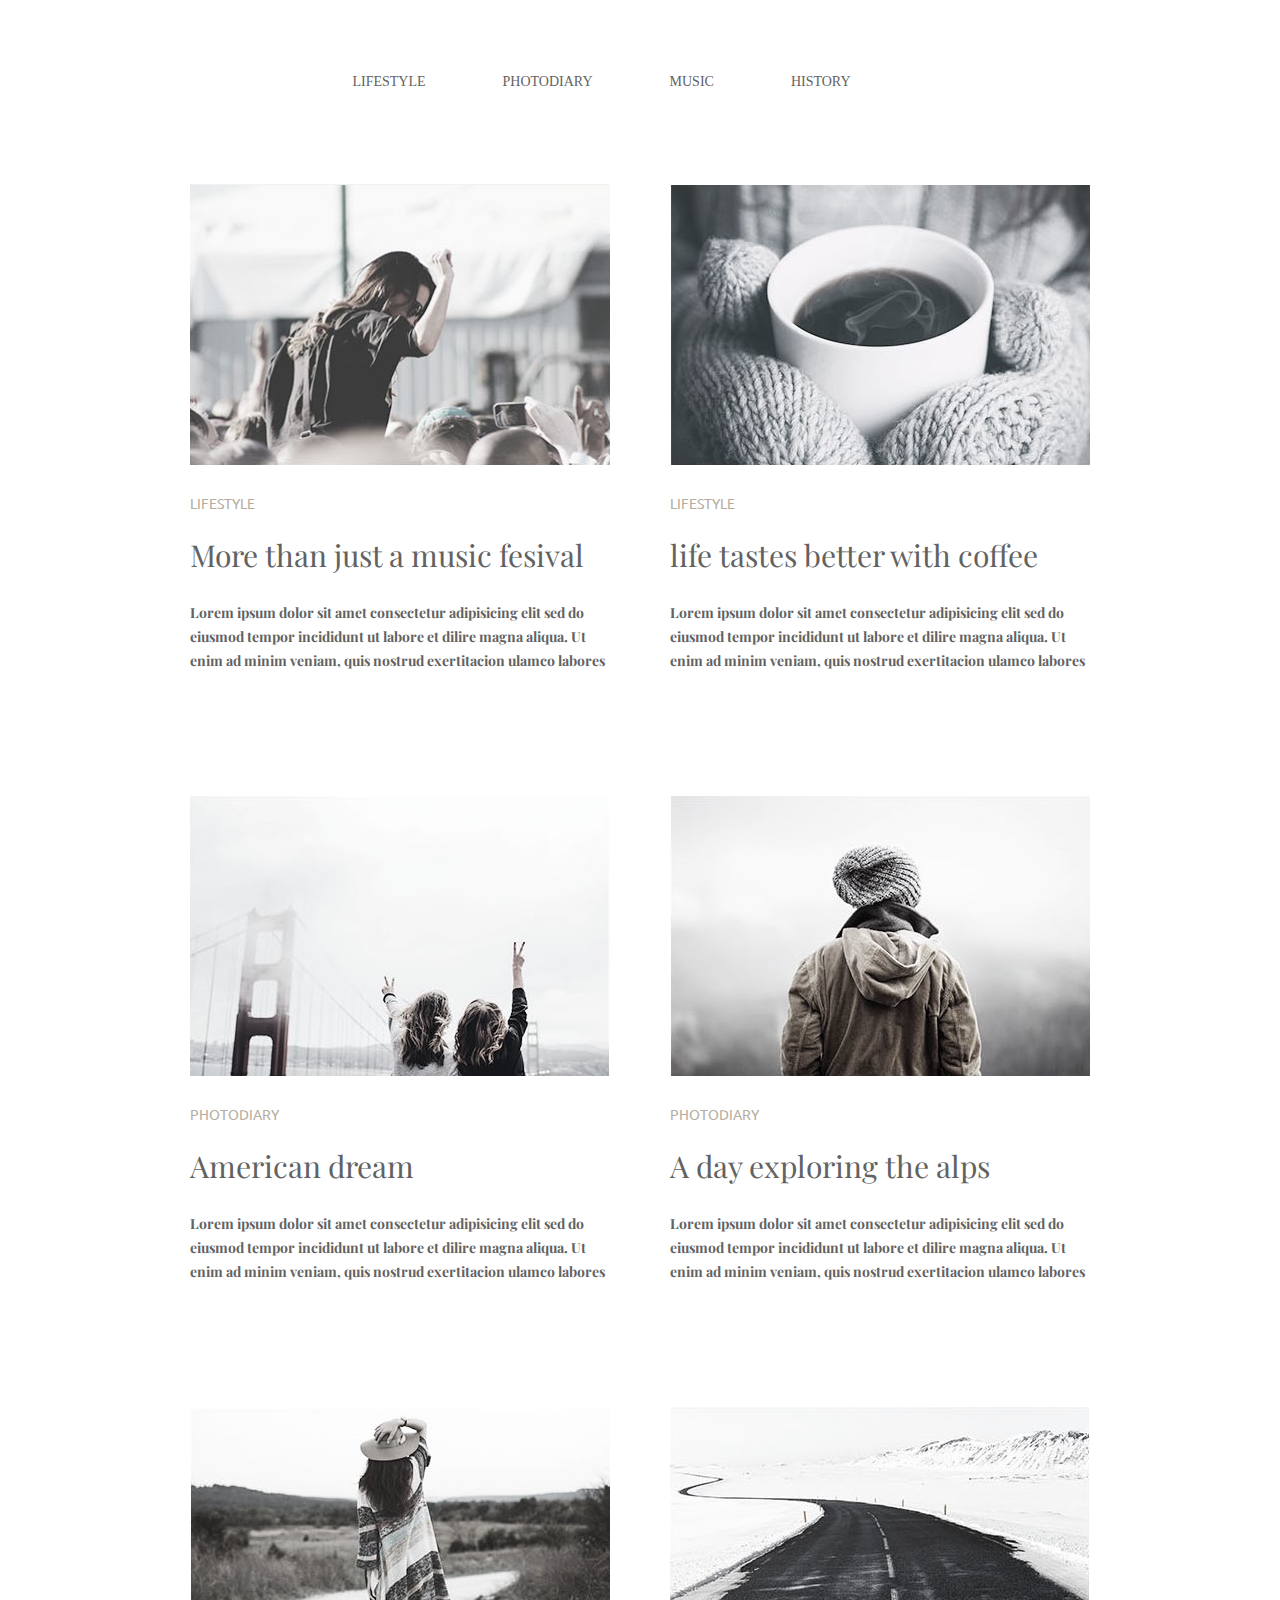
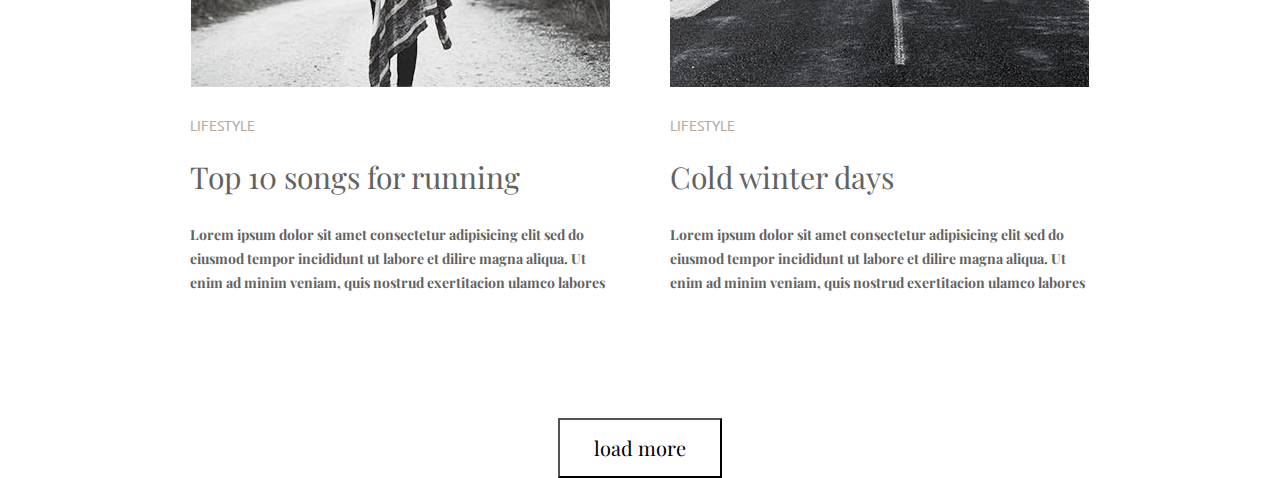
==== module-3/hw3.html @ ec359d24 "начальная версия" ====
<!DOCTYPE html>
<html lang="en">
  <head>
    <meta charset="UTF-8" />
    <meta name="viewport" content="width=device-width, initial-scale=1.0" />
    <meta http-equiv="X-UA-Compatible" content="ie=edge" />
    <link
      href="https://fonts.googleapis.com/css?family=Playfair+Display:400,700&display=swap"
      rel="stylesheet"
    />
    <link
      href="https://fonts.googleapis.com/css?family=Ubuntu:300,400,500&display=swap"
      rel="stylesheet"
    />
    <link rel="stylesheet" href="style.css" />
    <title>Home work 3</title>
  </head>
  <body class="wrapper">
    <header class="page-header">
      <nav>
        <ul class="site-navigation">
          <li class="site-navigation-item"><a href="#">lifestyle</a></li>
          <li class="site-navigation-item"><a href="#">photodiary</a></li>
          <li class="site-navigation-item"><a href="#">music</a></li>
          <li class="site-navigation-item"><a href="#">history</a></li>
        </ul>
      </nav>
    </header>
    <main>
      <section class="content">
        <div class="container">
          <ul class="content-list">
            <li class="content-item">
              <article class="content-text">
                <img
                  class="section-image"
                  src="1.jpg"
                  alt="lifestyle"
                  width="420"
                  height="280"
                />
                <h3 class="article-title">lifestyle</h3>
                <h3 class="article-caption">More than just a music fesival</h3>
                <p class="article-content">
                  Lorem ipsum dolor sit amet consectetur adipisicing elit sed do
                  eiusmod tempor incididunt ut labore et dilire magna aliqua. Ut
                  enim ad minim veniam, quis nostrud exertitacion ulamco labores
                </p>
              </article>
            </li>

            <li class="content-item">
              <article class="content-text">
                <img
                  class="section-image"
                  src="2.jpg"
                  alt="lifestyle"
                  width="420"
                />
                <h3 class="article-title">Lifestyle</h3>
                <h3 class="article-caption">life tastes better with coffee</h3>
                <p class="article-content">
                  Lorem ipsum dolor sit amet consectetur adipisicing elit sed do
                  eiusmod tempor incididunt ut labore et dilire magna aliqua. Ut
                  enim ad minim veniam, quis nostrud exertitacion ulamco labores
                </p>
              </article>
            </li>

            <li class="content-item">
              <article class="content-text">
                <img
                  class="section-image"
                  src="3.jpg"
                  alt="photodiary"
                  width="420"
                />
                <h3 class="article-title">photodiary</h3>
                <h3 class="article-caption">American dream</h3>
                <p class="article-content">
                  Lorem ipsum dolor sit amet consectetur adipisicing elit sed do
                  eiusmod tempor incididunt ut labore et dilire magna aliqua. Ut
                  enim ad minim veniam, quis nostrud exertitacion ulamco labores
                </p>
              </article>
            </li>

            <li class="content-item">
              <article class="content-text">
                <img
                  class="section-image"
                  src="4.jpg"
                  alt="photodiary"
                  width="420"
                />
                <h3 class="article-title">photodiary</h3>
                <h3 class="article-caption">A day exploring the alps</h3>
                <p class="article-content">
                  Lorem ipsum dolor sit amet consectetur adipisicing elit sed do
                  eiusmod tempor incididunt ut labore et dilire magna aliqua. Ut
                  enim ad minim veniam, quis nostrud exertitacion ulamco labores
                </p>
              </article>
            </li>

            <li class="content-item">
              <article class="content-text">
                <img
                  class="section-image"
                  src="5.jpg"
                  alt="lifestyle"
                  width="420"
                />
                <h3 class="article-title">lifestyle</h3>
                <h3 class="article-caption">Top 10 songs for running</h3>
                <p class="article-content">
                  Lorem ipsum dolor sit amet consectetur adipisicing elit sed do
                  eiusmod tempor incididunt ut labore et dilire magna aliqua. Ut
                  enim ad minim veniam, quis nostrud exertitacion ulamco labores
                </p>
              </article>
            </li>

            <li class="content-item">
              <article class="content-text">
                <img
                  class="section-image"
                  src="6.jpg"
                  alt="lifestyle"
                  width="420"
                />
                <h3 class="article-title">lifestyle</h3>
                <h3 class="article-caption">Cold winter days</h3>
                <p class="article-content">
                  Lorem ipsum dolor sit amet consectetur adipisicing elit sed do
                  eiusmod tempor incididunt ut labore et dilire magna aliqua. Ut
                  enim ad minim veniam, quis nostrud exertitacion ulamco labores
                </p>
              </article>
            </li>
          </ul>
        </div>
      </section>
    </main>

    <footer class="page-footer">
      <button class="download">load more</button>
    </footer>
  </body>
</html>
---- module-3/style.css ----
html {
  box-sizing: border-box;
}
*,
*::before,
*::after {
  box-sizing: inherit;
}

.visually-hidden:not(:focus):not(:active),
input[type="checkbox"].visually-hidden,
input[type="radio"].visually-hidden {
  position: absolute;
  width: 1px;
  height: 1px;
  margin: -1px;
  border: 0;
  padding: 0;
  white-space: nowrap;
  clip-path: inset(100%);
  clip: rect(0 0 0 0);
  overflow: hidden;
}

body {
  margin: 0;
  font-family: "Playfair Display", "Times New Roman", serif serif;
  font-weight: 400;
  color: #626262;
  font-size: 14px;
  line-height: 24px;
}

img {
  display: block;
  max-width: 100%;
  height: auto;
}

.page-header {
  display: block;
  margin-right: 160px;
  margin-left: 160px;
}

.wrapper {
  width: 900px;
  margin: 0 auto;
}

.content {
  width: 900px;
  margin: 0 auto;
}

.site-navigation {
  margin: 0;
  padding: 0;
  text-align: center;
  font-size: 0px;
}
.site-navigation-item {
  display: inline-block;
  margin-right: 77px;
  margin-bottom: 90px;
  margin-top: 70px;
}

.site-navigation a {
  display: block;
  color: #626262;
  text-decoration: none;
  text-transform: uppercase;
  font-size: 14px;
}

.site-navigation li :hover,
.site-navigation li :focus {
  color: #25b4f5;
}

.container {
  width: 900px;
  margin: 0 auto;
}

.content-list {
  list-style: none;
  font-size: 0;
}

.content-list {
  padding: 0;
}

.content-text {
  width: 420px;
}

.content-text {
  margin: 0;
}

.content-item {
  display: inline-block;
  width: 420px;
}

.content-list :not(:nth-child(2n)) {
  margin-right: 60px;
}

.section-image {
  margin-bottom: 20px;
}

.section-image {
  margin: 0;
}

.article-title {
  margin: 0;
  margin-bottom: 25px;
  margin-top: 30px;
  font-size: 14px;
  font-family: "Ubuntu", "Times New Roman", sans-serif;
  color: #b4ad9e;
  font-weight: 400;
  line-height: 17px;
  text-transform: uppercase;
}

.article-caption {
  margin: 0;
  width: 420px;
}

.article-caption {
  margin: 0;
  font-size: 30px;
  font-family: "Playfair Display", "Times New Roman", serif;
  font-weight: 400;
  line-height: 36px;
  margin-bottom: 28px;
  color: #626262;
}

.article-content {
  margin-left: 0;
  font-size: 14px;
  font-family: "Playfair Display", "Times New Roman", serif;
  font-weight: 700;
  line-height: 24px;
  color: #626262;
  margin-bottom: 123px;
}

.section-image {
  margin: 0;
}

.page-footer {
  margin: 0;
  padding: 0;
  text-align: center;
}

.download {
  margin: 0;
  padding: 0;
  width: 164px;
  height: 60px;
  font-family: "Playfair Display", "Times New Roman", serif;
  font-size: 20px;
  line-height: 24px;
  background-color: white;
  cursor: pointer;
}
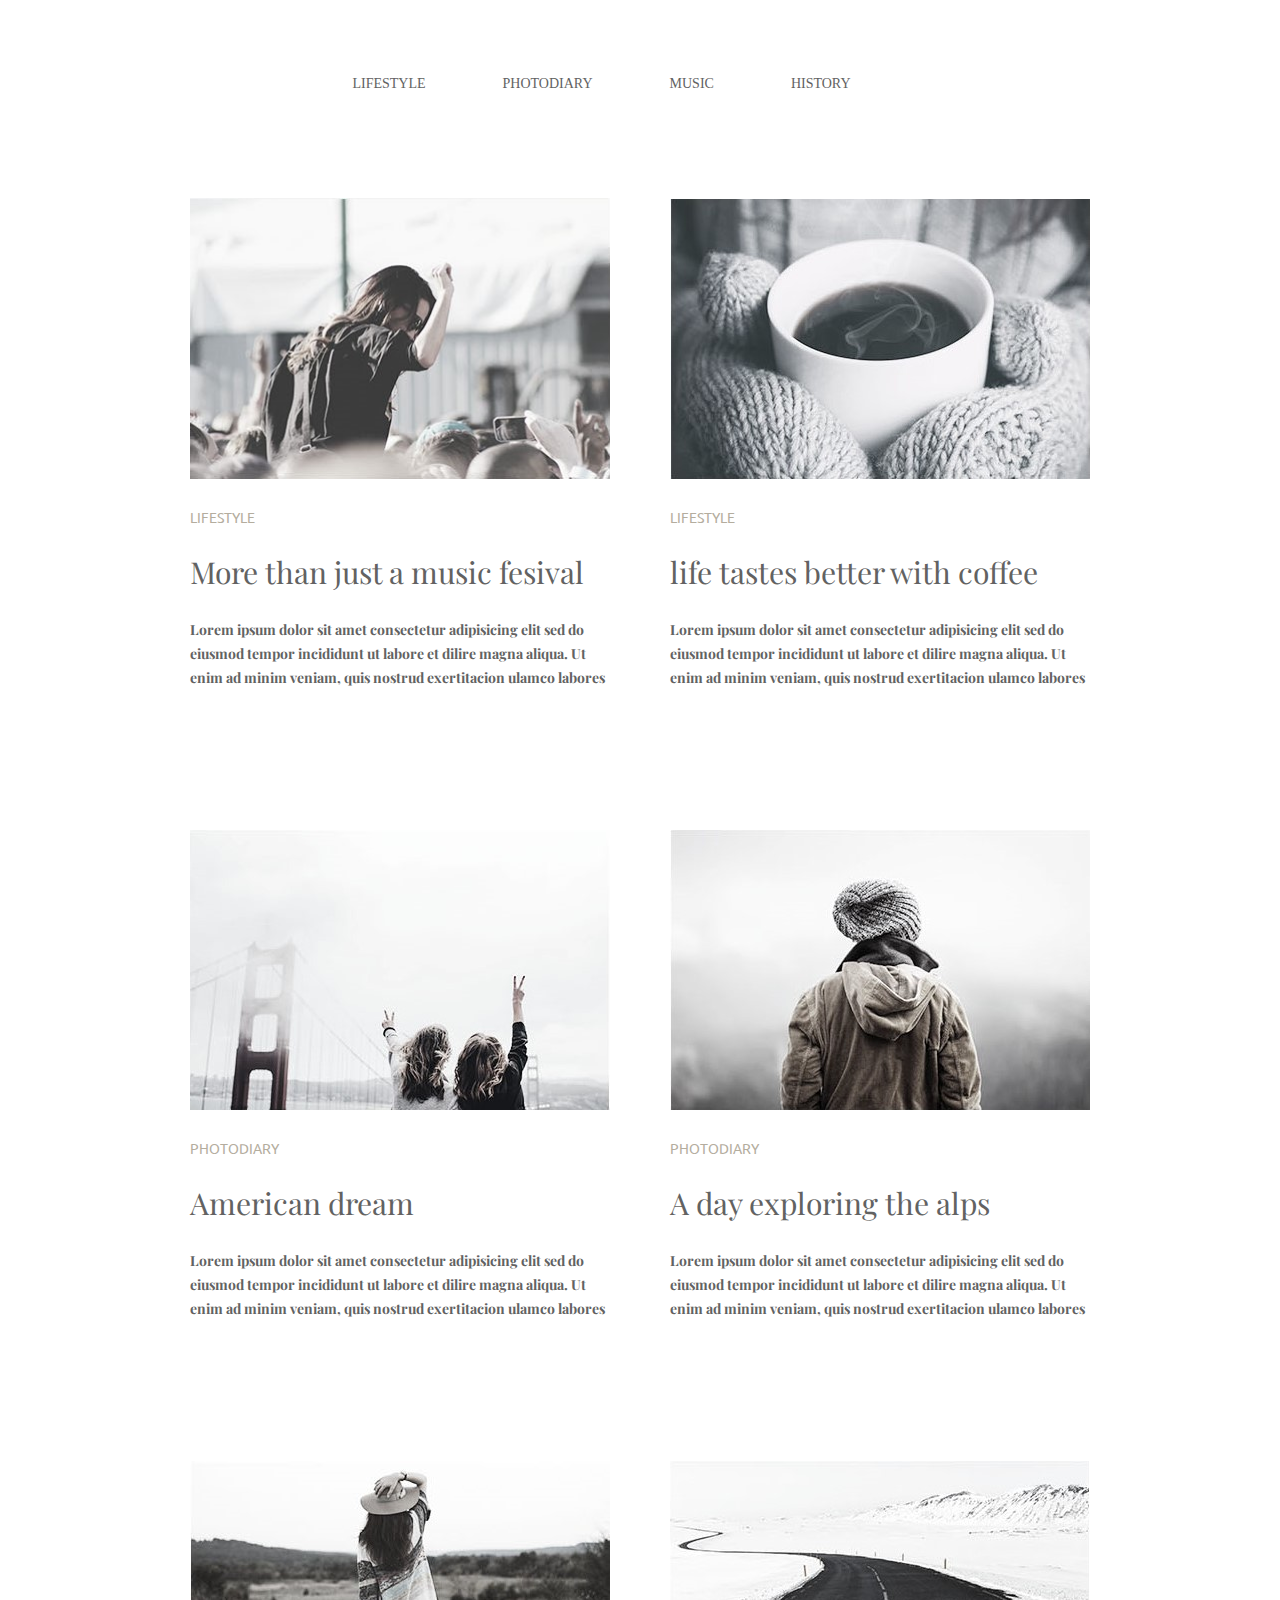
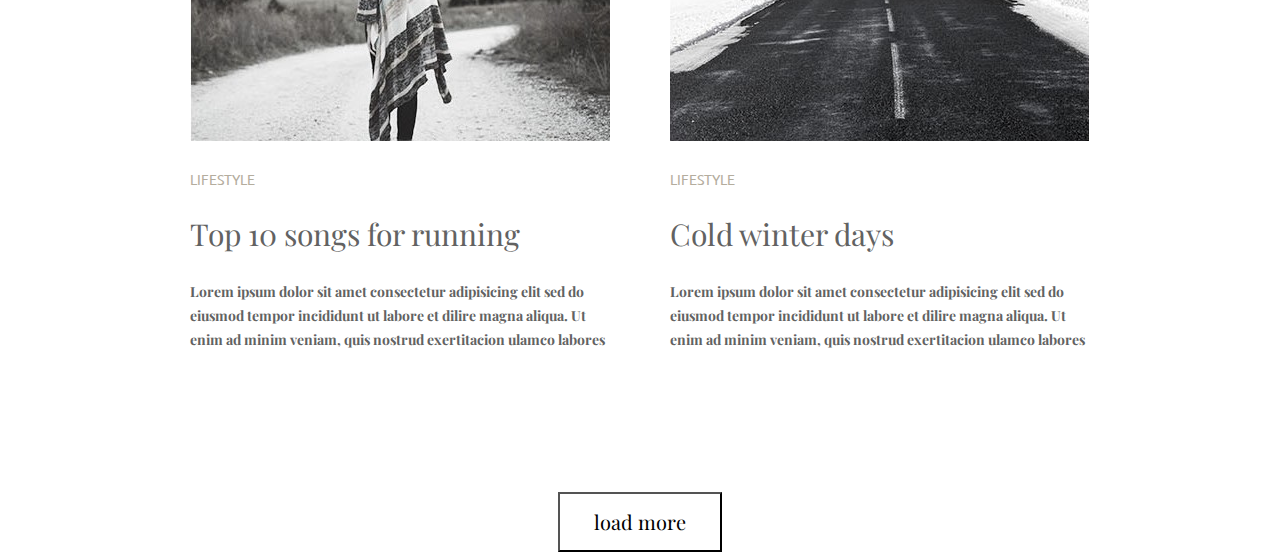
==== commit bdea7ff8: "изменено согласно комментариям в slack" ====
--- a/module-3/hw3.html
+++ b/module-3/hw3.html
@@ -15,8 +15,8 @@
     <link rel="stylesheet" href="style.css" />
     <title>Home work 3</title>
   </head>
-  <body class="wrapper">
-    <header class="page-header">
+  <body >
+    <header class="wrapper">
       <nav>
         <ul class="site-navigation">
           <li class="site-navigation-item"><a href="#">lifestyle</a></li>
@@ -39,7 +39,7 @@
                   width="420"
                   height="280"
                 />
-                <h3 class="article-title">lifestyle</h3>
+                <p class="article-title">lifestyle</p>
                 <h3 class="article-caption">More than just a music fesival</h3>
                 <p class="article-content">
                   Lorem ipsum dolor sit amet consectetur adipisicing elit sed do
@@ -57,7 +57,7 @@
                   alt="lifestyle"
                   width="420"
                 />
-                <h3 class="article-title">Lifestyle</h3>
+                <p class="article-title">Lifestyle</p>
                 <h3 class="article-caption">life tastes better with coffee</h3>
                 <p class="article-content">
                   Lorem ipsum dolor sit amet consectetur adipisicing elit sed do
@@ -75,7 +75,7 @@
                   alt="photodiary"
                   width="420"
                 />
-                <h3 class="article-title">photodiary</h3>
+                <p class="article-title">photodiary</p>
                 <h3 class="article-caption">American dream</h3>
                 <p class="article-content">
                   Lorem ipsum dolor sit amet consectetur adipisicing elit sed do
@@ -93,7 +93,7 @@
                   alt="photodiary"
                   width="420"
                 />
-                <h3 class="article-title">photodiary</h3>
+                <p class="article-title">photodiary</p>
                 <h3 class="article-caption">A day exploring the alps</h3>
                 <p class="article-content">
                   Lorem ipsum dolor sit amet consectetur adipisicing elit sed do
@@ -111,7 +111,7 @@
                   alt="lifestyle"
                   width="420"
                 />
-                <h3 class="article-title">lifestyle</h3>
+                <p class="article-title">lifestyle</p>
                 <h3 class="article-caption">Top 10 songs for running</h3>
                 <p class="article-content">
                   Lorem ipsum dolor sit amet consectetur adipisicing elit sed do
@@ -129,7 +129,7 @@
                   alt="lifestyle"
                   width="420"
                 />
-                <h3 class="article-title">lifestyle</h3>
+                <p class="article-title">lifestyle</p>
                 <h3 class="article-caption">Cold winter days</h3>
                 <p class="article-content">
                   Lorem ipsum dolor sit amet consectetur adipisicing elit sed do
--- a/module-3/style.css
+++ b/module-3/style.css
@@ -46,6 +46,8 @@
 .wrapper {
   width: 900px;
   margin: 0 auto;
+  padding-top: 72px;
+  padding-bottom: 98px;
 }
 
 .content {
@@ -62,8 +64,6 @@
 .site-navigation-item {
   display: inline-block;
   margin-right: 77px;
-  margin-bottom: 90px;
-  margin-top: 70px;
 }
 
 .site-navigation a {
@@ -74,8 +74,8 @@
   font-size: 14px;
 }
 
-.site-navigation li :hover,
-.site-navigation li :focus {
+a:hover,
+a:focus {
   color: #25b4f5;
 }
 
@@ -104,6 +104,7 @@
 .content-item {
   display: inline-block;
   width: 420px;
+  margin-bottom: 126px;
 }
 
 .content-list :not(:nth-child(2n)) {
@@ -111,16 +112,13 @@
 }
 
 .section-image {
-  margin-bottom: 20px;
-}
-
-.section-image {
   margin: 0;
+  margin-bottom: 30px;
 }
 
 .article-title {
   margin: 0;
-  margin-bottom: 25px;
+  margin-bottom: 28px;
   margin-top: 30px;
   font-size: 14px;
   font-family: "Ubuntu", "Times New Roman", sans-serif;
@@ -146,13 +144,11 @@
 }
 
 .article-content {
-  margin-left: 0;
   font-size: 14px;
   font-family: "Playfair Display", "Times New Roman", serif;
   font-weight: 700;
   line-height: 24px;
   color: #626262;
-  margin-bottom: 123px;
 }
 
 .section-image {
